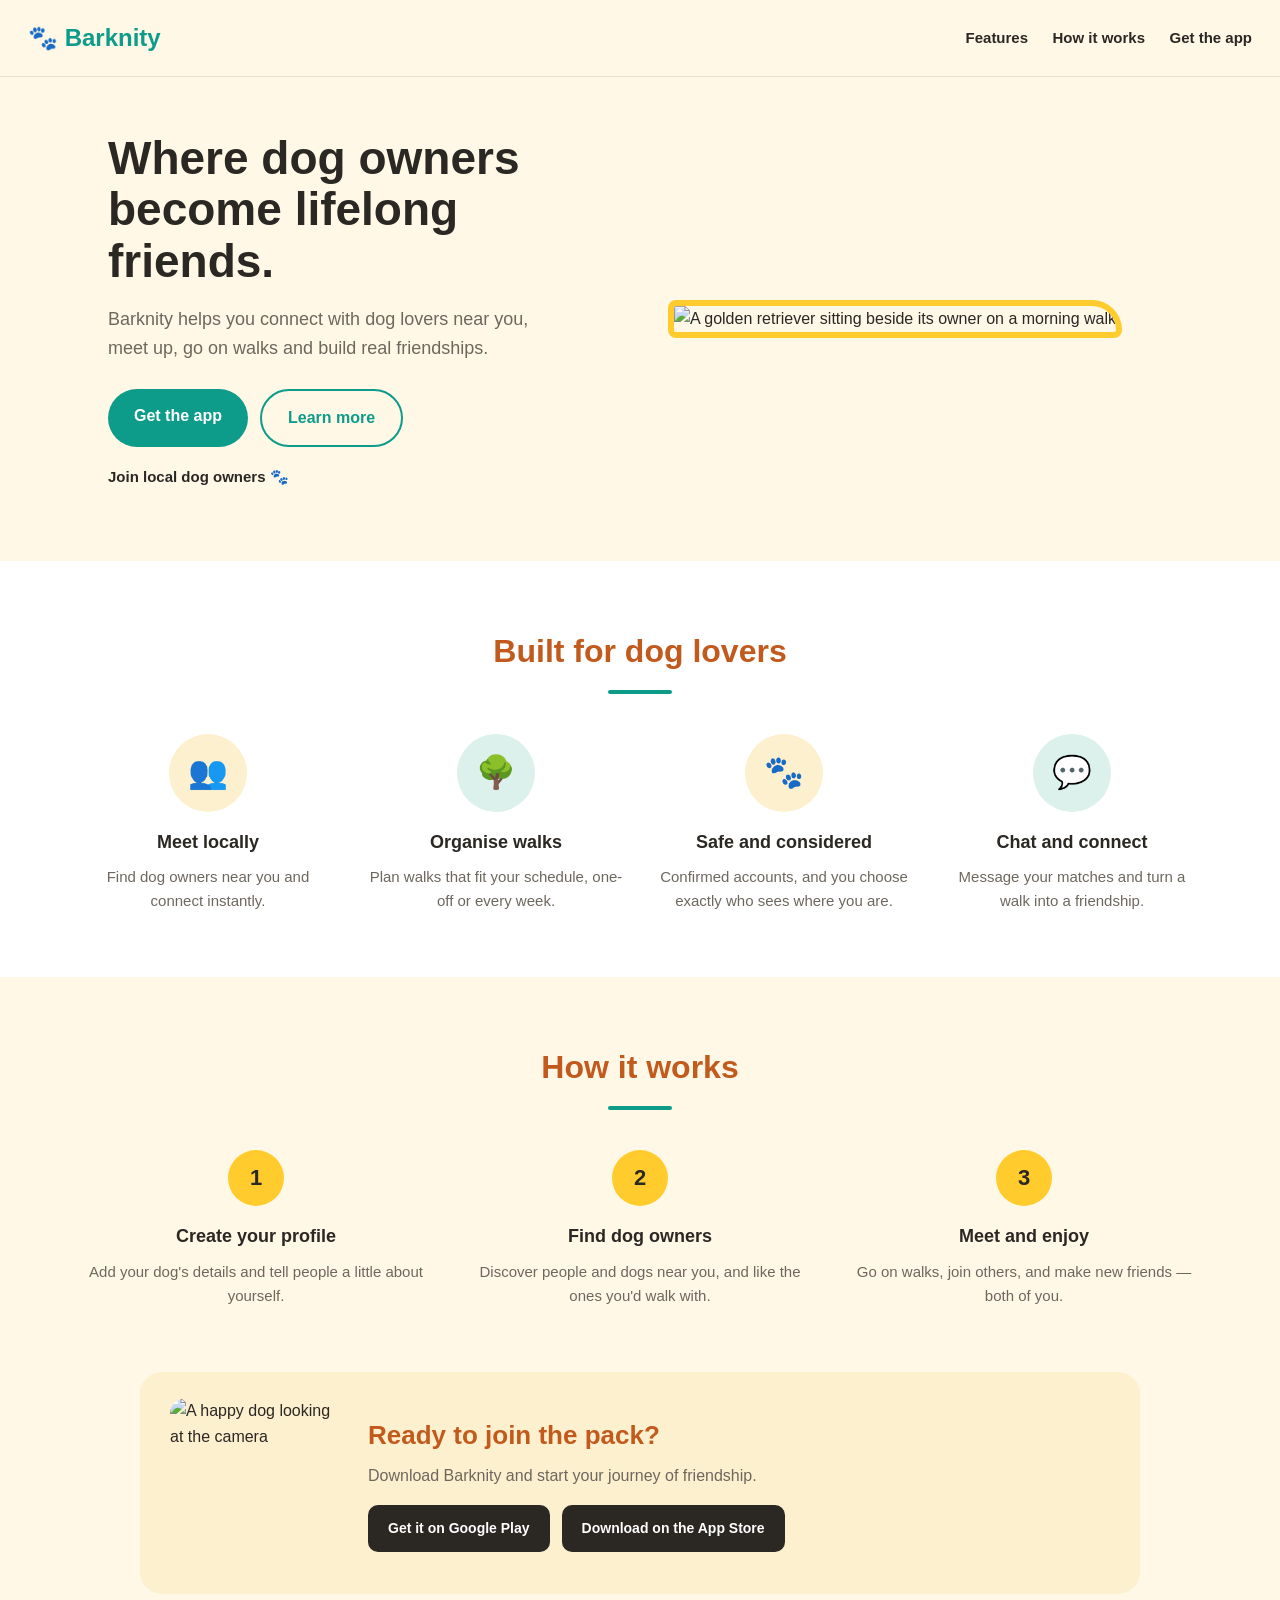
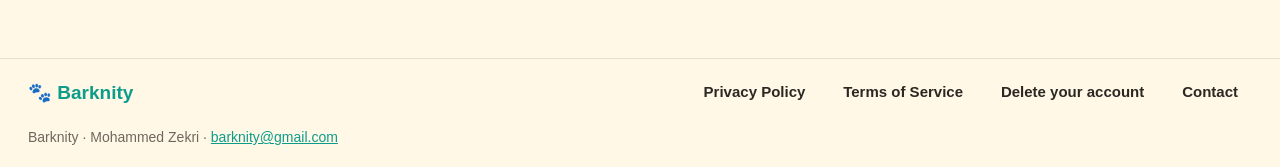
==== index.html @ 7b20db5d "Add files via upload" ====
<!doctype html>
<html lang="en">
<head>
<meta charset="utf-8">
<meta name="viewport" content="width=device-width,initial-scale=1">
<title>Barknity — where dog owners become lifelong friends</title>
<meta name="description" content="Barknity helps you connect with dog lovers near you, meet up, go on walks and build real friendships.">
<link rel="stylesheet" href="style.css">
</head>
<body>

<header class="site">
  <a class="brand" href="/">🐾 Barknity</a>
  <nav>
    <a href="#features">Features</a>
    <a href="#how">How it works</a>
    <a href="#get">Get the app</a>
  </nav>
</header>

<section class="hero">
  <div class="hero-text">
    <h1>Where dog owners become lifelong friends.</h1>
    <p class="lede">
      Barknity helps you connect with dog lovers near you, meet up, go on walks
      and build real friendships.
    </p>
    <div class="cta-row">
      <a class="btn primary" href="#get">Get the app</a>
      <a class="btn ghost" href="#how">Learn more</a>
    </div>
    <p class="join">Join local dog owners 🐾</p>
  </div>
  <div class="hero-img">
    <img
      src="https://images.unsplash.com/photo-1756407683740-389424d0b04f?fm=jpg&q=70&w=1200&auto=format&fit=crop"
      alt="A golden retriever sitting beside its owner on a morning walk">
  </div>
</section>

<section id="features" class="band">
  <h2>Built for dog lovers</h2>
  <div class="rule"></div>
  <div class="grid4">
    <div class="feature">
      <div class="icon yellow">👥</div>
      <h3>Meet locally</h3>
      <p>Find dog owners near you and connect instantly.</p>
    </div>
    <div class="feature">
      <div class="icon teal">🌳</div>
      <h3>Organise walks</h3>
      <p>Plan walks that fit your schedule, one-off or every week.</p>
    </div>
    <div class="feature">
      <div class="icon yellow">🐾</div>
      <h3>Safe and considered</h3>
      <p>Confirmed accounts, and you choose exactly who sees where you are.</p>
    </div>
    <div class="feature">
      <div class="icon teal">💬</div>
      <h3>Chat and connect</h3>
      <p>Message your matches and turn a walk into a friendship.</p>
    </div>
  </div>
</section>

<section id="how" class="band alt">
  <h2>How it works</h2>
  <div class="rule"></div>
  <div class="grid3">
    <div class="step">
      <div class="num">1</div>
      <h3>Create your profile</h3>
      <p>Add your dog's details and tell people a little about yourself.</p>
    </div>
    <div class="step">
      <div class="num">2</div>
      <h3>Find dog owners</h3>
      <p>Discover people and dogs near you, and like the ones you'd walk with.</p>
    </div>
    <div class="step">
      <div class="num">3</div>
      <h3>Meet and enjoy</h3>
      <p>Go on walks, join others, and make new friends — both of you.</p>
    </div>
  </div>
</section>

<section id="get" class="getband">
  <img
    class="getdog"
    src="https://images.unsplash.com/photo-1768084368558-0c4f68278309?fm=jpg&q=70&w=600&auto=format&fit=crop"
    alt="A happy dog looking at the camera">
  <div class="gettext">
    <h2>Ready to join the pack?</h2>
    <p>Download Barknity and start your journey of friendship.</p>
    <div class="badges">
      <!--
        Real links, live from day one.
        Google Play URLs are built from the package name, so this one already
        points at the right place and starts working the moment you publish.
        The App Store has no predictable URL until Apple issues an app id, so
        this is a search link — swap it for the direct one when you have it.
      -->
      <a class="badge" href="https://play.google.com/store/apps/details?id=com.barknity.app">
        Get it on Google Play
      </a>
      <a class="badge" href="https://apps.apple.com/search?term=barknity">
        Download on the App Store
      </a>
    </div>
  </div>
</section>

<footer class="site">
  <div class="brand small">🐾 Barknity</div>
  <nav>
    <a href="/privacy.html">Privacy Policy</a>
    <a href="/terms.html">Terms of Service</a>
    <a href="/delete-account.html">Delete your account</a>
    <a href="mailto:barknity@gmail.com">Contact</a>
  </nav>
  <p class="fine">Barknity · Mohammed Zekri · <a href="mailto:barknity@gmail.com">barknity@gmail.com</a></p>
</footer>

</body>
</html>
---- style.css ----
:root{--yellow:#FFCB2D;--cream:#FFF8E7;--teal:#0E9C8A;--orange:#C25A1E;--ink:#2B2723;--muted:#6E675E;--line:#E8DFCC}
*{box-sizing:border-box}
body{margin:0;background:var(--cream);color:var(--ink);font:16px/1.65 -apple-system,BlinkMacSystemFont,"Segoe UI",Roboto,Helvetica,Arial,sans-serif}
header{background:var(--yellow);padding:22px 20px}
header a{color:var(--orange);font-weight:800;font-size:22px;text-decoration:none}
main{max-width:760px;margin:0 auto;padding:28px 20px 80px}
h1{color:var(--orange);font-size:30px;margin:18px 0 4px}
h2{color:var(--orange);font-size:20px;margin:34px 0 8px}
h3{font-size:17px;margin:22px 0 6px}
.updated{color:var(--muted);font-size:14px;margin-bottom:26px}
table{border-collapse:collapse;width:100%;margin:14px 0;font-size:15px}
th,td{border:1px solid var(--line);padding:9px 11px;text-align:left;vertical-align:top}
th{background:#fff;font-size:13px;text-transform:uppercase;letter-spacing:.03em;color:var(--muted)}
td{background:#fffdf7}
.box{background:#fff;border:1px solid var(--line);border-radius:12px;padding:16px 18px;margin:20px 0}
.box strong{color:var(--orange)}
a{color:var(--teal)}
footer{border-top:1px solid var(--line);margin-top:50px;padding-top:18px;color:var(--muted);font-size:14px}
footer a{margin-right:14px}
code{background:#fff;border:1px solid var(--line);border-radius:4px;padding:1px 5px;font-size:14px}

/* ─────────────── landing page ─────────────── */
header.site, footer.site {
  display:flex; align-items:center; justify-content:space-between;
  flex-wrap:wrap; gap:12px; padding:18px 28px; background:var(--cream);
}
header.site { border-bottom:1px solid var(--line) }
header.site nav a, footer.site nav a {
  margin-left:20px; color:var(--ink); text-decoration:none; font-weight:600; font-size:15px;
}
header.site nav a:hover, footer.site nav a:hover { color:var(--teal) }
.brand { font-size:24px; font-weight:800; color:var(--teal); text-decoration:none }
.brand.small { font-size:19px }

.hero {
  display:flex; flex-wrap:wrap; align-items:center; gap:36px;
  max-width:1120px; margin:0 auto; padding:56px 28px;
}
.hero-text { flex:1 1 340px }
.hero h1 { font-size:46px; line-height:1.12; color:var(--ink); margin:0 0 18px }
.lede { font-size:18px; color:var(--muted); line-height:1.6; max-width:460px }
.cta-row { display:flex; gap:12px; flex-wrap:wrap; margin:26px 0 18px }
.btn { display:inline-block; padding:14px 26px; border-radius:30px; font-weight:700; text-decoration:none }
.btn.primary { background:var(--teal); color:#fff }
.btn.ghost { border:2px solid var(--teal); color:var(--teal) }
.join { font-weight:700; color:var(--ink); font-size:15px }
.hero-img { flex:1 1 320px }
.hero-img img {
  width:100%; height:420px; object-fit:cover;
  border-radius:24px 90px 24px 24px; border:6px solid var(--yellow);
}

.band { padding:64px 28px; text-align:center; background:#fff }
.band.alt { background:var(--cream) }
.band h2 { font-size:32px; margin:0 }
.rule { width:64px; height:4px; background:var(--teal); border-radius:2px; margin:12px auto 40px }
.grid4, .grid3 {
  display:grid; gap:32px; max-width:1120px; margin:0 auto; text-align:center;
}
.grid4 { grid-template-columns:repeat(auto-fit,minmax(210px,1fr)) }
.grid3 { grid-template-columns:repeat(auto-fit,minmax(250px,1fr)) }
.icon {
  width:78px; height:78px; border-radius:50%; margin:0 auto 16px;
  display:flex; align-items:center; justify-content:center; font-size:32px;
}
.icon.yellow { background:#FDF0CE }
.icon.teal { background:#DCF0EC }
.feature h3, .step h3 { font-size:18px; margin:0 0 8px; color:var(--ink) }
.feature p, .step p { color:var(--muted); font-size:15px; margin:0; line-height:1.6 }
.num {
  width:56px; height:56px; border-radius:50%; margin:0 auto 16px;
  background:var(--yellow); color:var(--ink);
  display:flex; align-items:center; justify-content:center; font-size:22px; font-weight:800;
}

.getband {
  display:flex; align-items:center; gap:28px; flex-wrap:wrap;
  max-width:1000px; margin:0 auto 64px; padding:26px 30px;
  background:#FDF0CE; border-radius:22px;
}
.getdog { width:170px; height:170px; object-fit:cover; border-radius:16px }
.gettext { flex:1 1 300px }
.gettext h2 { font-size:26px; margin:0 0 6px }
.gettext p { color:var(--muted); margin:0 0 16px }
.badges { display:flex; gap:12px; flex-wrap:wrap }
.badge {
  display:inline-block; background:var(--ink); color:#fff;
  padding:12px 20px; border-radius:10px; font-size:14px; font-weight:700;
  text-decoration:none;
}
.badge:hover { background:#4a423b }

footer.site { border-top:1px solid var(--line); margin-top:0 }
.fine { width:100%; color:var(--muted); font-size:14px; margin:6px 0 0 }

@media (max-width:720px) {
  .hero { padding:34px 20px }
  .hero h1 { font-size:34px }
  .hero-img img { height:280px; border-radius:20px 60px 20px 20px }
  header.site nav a { margin-left:0; margin-right:16px }
}
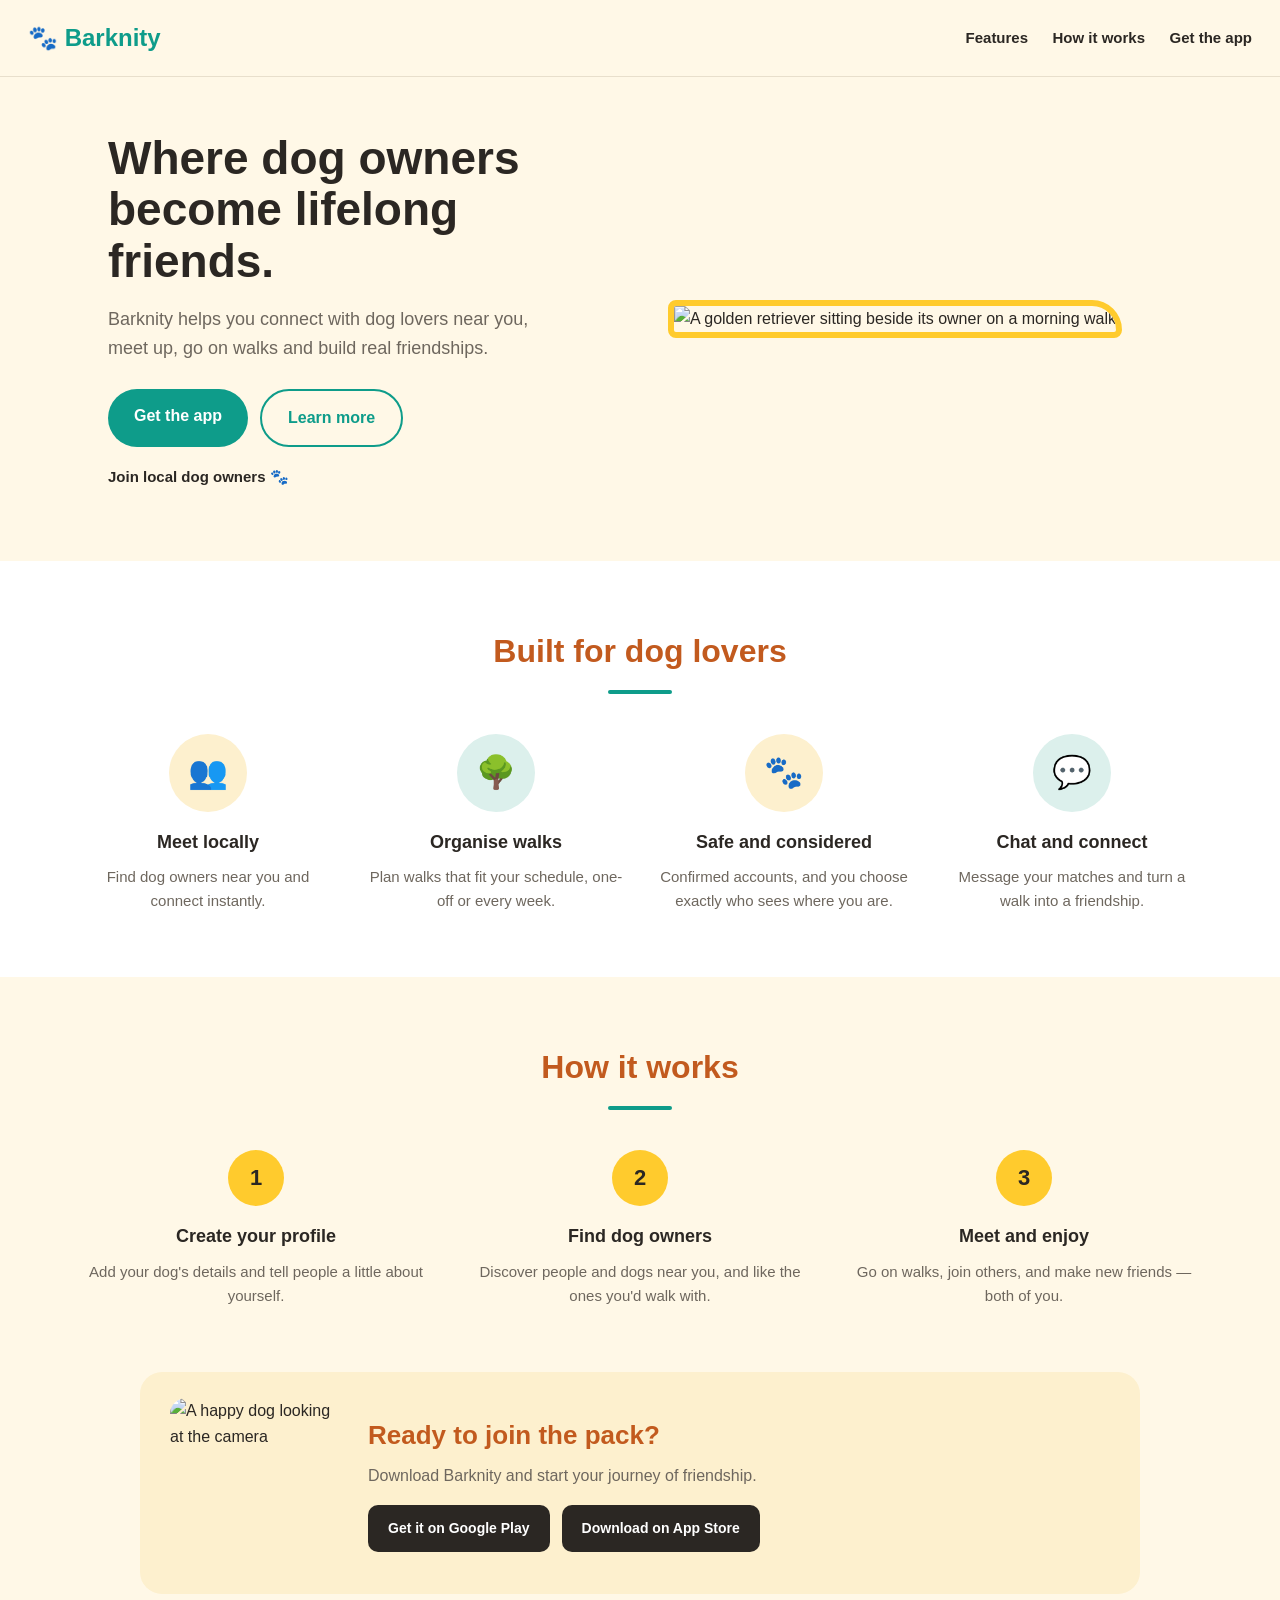
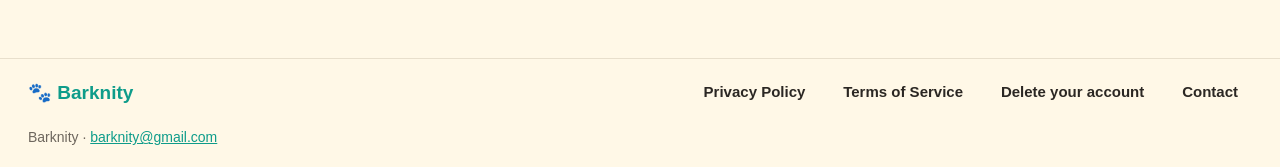
==== commit 2ec4251e: "Update index.html" ====
--- a/index.html
+++ b/index.html
@@ -107,7 +107,7 @@
         Get it on Google Play
       </a>
       <a class="badge" href="https://apps.apple.com/search?term=barknity">
-        Download on the App Store
+        Download on App Store
       </a>
     </div>
   </div>
@@ -121,7 +121,7 @@
     <a href="/delete-account.html">Delete your account</a>
     <a href="mailto:barknity@gmail.com">Contact</a>
   </nav>
-  <p class="fine">Barknity · Mohammed Zekri · <a href="mailto:barknity@gmail.com">barknity@gmail.com</a></p>
+  <p class="fine">Barknity · <a href="mailto:barknity@gmail.com">barknity@gmail.com</a></p>
 </footer>
 
 </body>
